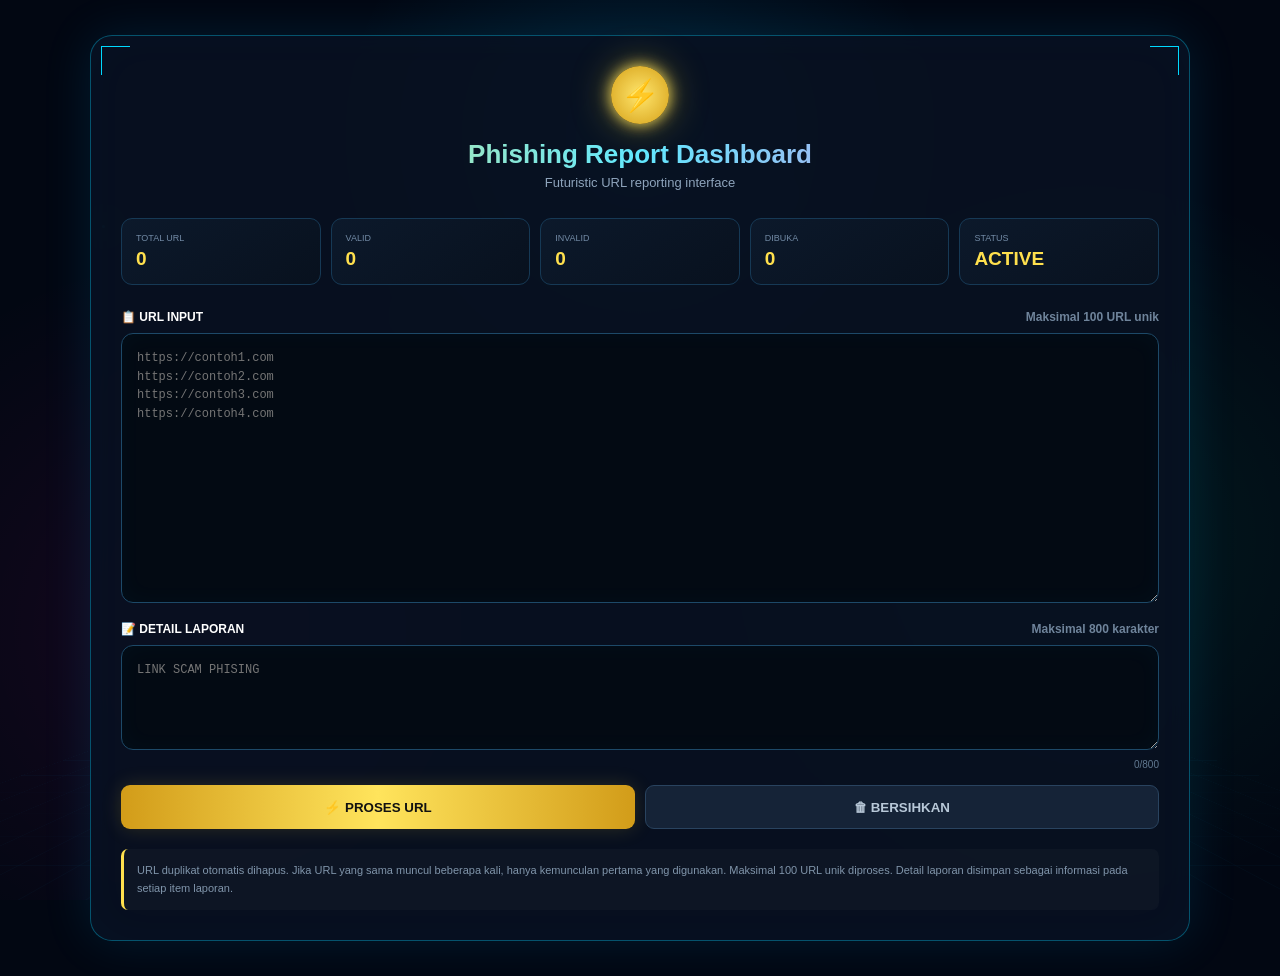
==== index(7).html @ 086d7765 "Add files via upload" ====
<!DOCTYPE html>
<html lang="id">
<head>
<meta charset="UTF-8">
<meta name="viewport" content="width=device-width,initial-scale=1.0">
<title>Phishing Report Dashboard</title>

<style>
*{box-sizing:border-box}

html,body{
  margin:0;
  min-height:100%;
  font-family:Arial,Helvetica,sans-serif;
  background:#020712;
  color:#fff;
  overflow-x:hidden;
}

body{
  position:relative;
  padding:35px 14px;
}

/* BACKGROUND */
.bg{
  position:fixed;
  inset:0;
  overflow:hidden;
  pointer-events:none;
  z-index:0;
  background:
    radial-gradient(circle at 50% 15%,rgba(0,180,255,.12),transparent 30%),
    radial-gradient(circle at 15% 70%,rgba(255,0,180,.08),transparent 30%),
    radial-gradient(circle at 85% 60%,rgba(0,255,180,.08),transparent 30%),
    #020712;
}

.grid{
  position:absolute;
  inset:0;
  opacity:.18;
  background-image:
    linear-gradient(rgba(0,180,255,.15) 1px,transparent 1px),
    linear-gradient(90deg,rgba(0,180,255,.15) 1px,transparent 1px);
  background-size:45px 45px;
  transform:perspective(500px) rotateX(55deg) scale(1.5);
  transform-origin:bottom;
}

/* PARTICLES */
.particle{
  position:absolute;
  width:3px;
  height:3px;
  border-radius:50%;
  background:currentColor;
  box-shadow:0 0 10px currentColor;
  animation:float linear infinite;
}

.p1{left:8%;top:25%;color:#00eaff;animation-duration:8s}
.p2{left:18%;top:70%;color:#ff4fd8;animation-duration:11s}
.p3{left:32%;top:35%;color:#ffe45c;animation-duration:9s}
.p4{left:47%;top:80%;color:#62ff9b;animation-duration:12s}
.p5{left:61%;top:22%;color:#7b7cff;animation-duration:10s}
.p6{left:76%;top:65%;color:#ff8a4d;animation-duration:9s}
.p7{left:90%;top:30%;color:#00eaff;animation-duration:13s}
.p8{left:70%;top:88%;color:#ff4fd8;animation-duration:8s}
.p9{left:42%;top:12%;color:#ffe45c;animation-duration:10s}
.p10{left:13%;top:48%;color:#62ff9b;animation-duration:12s}

@keyframes float{
  0%{transform:translateY(30px);opacity:0}
  20%{opacity:1}
  80%{opacity:1}
  100%{transform:translateY(-120px);opacity:0}
}

/* SHOOTING STARS */
.shooting{
  position:absolute;
  width:110px;
  height:2px;
  background:linear-gradient(90deg,transparent,#fff,transparent);
  box-shadow:0 0 12px #7cecff;
  transform:rotate(-35deg);
  animation:shoot 5s linear infinite;
  opacity:0;
}

.s1{top:18%;left:5%;animation-delay:1s}
.s2{top:40%;left:65%;animation-delay:3s}
.s3{top:65%;left:25%;animation-delay:4.5s}

@keyframes shoot{
  0%{transform:translate(0,0) rotate(-35deg);opacity:0}
  10%{opacity:1}
  25%{transform:translate(350px,200px) rotate(-35deg);opacity:0}
  100%{opacity:0}
}

/* MAIN */
.container{
  position:relative;
  z-index:2;
  width:min(1100px,100%);
  margin:auto;
  padding:30px;
  border:1px solid rgba(0,210,255,.35);
  border-radius:22px;
  background:rgba(8,18,34,.88);
  box-shadow:
    0 0 50px rgba(0,180,255,.12),
    inset 0 0 50px rgba(0,180,255,.025);
  backdrop-filter:blur(12px);
}

.container:before,
.container:after{
  content:"";
  position:absolute;
  width:28px;
  height:28px;
  border-color:#00d9ff;
  border-style:solid;
}

.container:before{
  top:10px;
  left:10px;
  border-width:1px 0 0 1px;
}

.container:after{
  top:10px;
  right:10px;
  border-width:1px 1px 0 0;
}

/* HEADER */
.header{
  text-align:center;
  margin-bottom:28px;
}

.logo{
  width:58px;
  height:58px;
  margin:auto;
  border-radius:50%;
  display:flex;
  align-items:center;
  justify-content:center;
  font-size:31px;
  background:radial-gradient(circle,#ffe66d,#d59f16);
  color:#ff674d;
  box-shadow:
    0 0 15px #ffe45c,
    0 0 40px rgba(255,210,40,.4);
  animation:pulse 2s ease-in-out infinite;
}

@keyframes pulse{
  50%{
    box-shadow:
      0 0 25px #ffe45c,
      0 0 65px rgba(255,210,40,.5);
  }
}

h1{
  margin:15px 0 5px;
  font-size:26px;
  background:linear-gradient(90deg,#ffe45c,#61e8ff,#ff70dc);
  -webkit-background-clip:text;
  color:transparent;
}

.subtitle{
  color:#8ea4bc;
  font-size:13px;
}

/* STATS */
.stats{
  display:grid;
  grid-template-columns:repeat(5,1fr);
  gap:10px;
  margin-bottom:25px;
}

.stat{
  padding:14px;
  border:1px solid #163955;
  border-radius:11px;
  background:linear-gradient(145deg,#0c192b,#08111e);
}

.stat-label{
  font-size:9px;
  color:#728aa5;
  text-transform:uppercase;
}

.stat-value{
  margin-top:5px;
  font-size:19px;
  font-weight:bold;
  color:#ffe04d;
}

/* SECTION */
.section-title{
  display:flex;
  justify-content:space-between;
  margin-bottom:9px;
  font-size:12px;
  font-weight:bold;
}

.limit{
  color:#6f849b;
}

/* INPUT */
.input-box{
  margin-bottom:15px;
}

textarea{
  width:100%;
  resize:vertical;
  border:1px solid #1d4968;
  border-radius:12px;
  background:#030a13;
  color:#e9f5ff;
  padding:15px;
  outline:none;
  font-family:Consolas,monospace;
  font-size:12px;
  line-height:1.55;
  box-shadow:inset 0 0 25px rgba(0,190,255,.03);
}

#urls{
  height:270px;
}

#detail{
  height:105px;
  min-height:80px;
  max-height:220px;
}

textarea:focus{
  border-color:#00cfff;
  box-shadow:
    0 0 15px rgba(0,210,255,.15),
    inset 0 0 25px rgba(0,190,255,.04);
}

.char-count{
  text-align:right;
  margin-top:5px;
  color:#617991;
  font-size:10px;
}

/* BUTTONS */
.actions{
  display:grid;
  grid-template-columns:1fr 1fr;
  gap:10px;
  margin-top:12px;
}

button{
  border:0;
  border-radius:9px;
  height:44px;
  cursor:pointer;
  font-weight:bold;
  transition:.2s;
}

.process{
  background:linear-gradient(90deg,#d29c19,#ffe45c,#d29c19);
  color:#111;
  box-shadow:0 0 20px rgba(255,215,60,.15);
}

.process:hover{
  transform:translateY(-2px);
  box-shadow:0 0 28px rgba(255,215,60,.3);
}

.clear{
  background:#152337;
  color:#b8c8d8;
  border:1px solid #29435f;
}

.clear:hover{
  background:#1c3049;
}

/* QUEUE */
.queue{
  margin-top:20px;
}

.item{
  display:flex;
  align-items:center;
  gap:12px;
  padding:12px;
  margin-bottom:8px;
  border:1px solid #183651;
  border-radius:10px;
  background:linear-gradient(90deg,#091525,#0c1929);
  transition:.2s;
}

.item:hover{
  border-color:#267da5;
  transform:translateX(2px);
}

.number{
  min-width:25px;
  color:#ffe04d;
  font-weight:bold;
}

.item-content{
  flex:1;
  min-width:0;
}

.url{
  overflow:hidden;
  white-space:nowrap;
  text-overflow:ellipsis;
  color:#b9cce0;
  font-family:Consolas,monospace;
  font-size:11px;
}

.detail-preview{
  margin-top:5px;
  color:#7f9bb4;
  font-size:10px;
  overflow:hidden;
  white-space:nowrap;
  text-overflow:ellipsis;
}

.open{
  min-width:125px;
  height:36px;
  background:#147bea;
  color:#fff;
}

.open:hover{
  background:#2892ff;
  box-shadow:0 0 18px rgba(20,123,234,.4);
}

.open.opened{
  background:linear-gradient(90deg,#16875a,#26c985);
  box-shadow:0 0 18px rgba(38,201,133,.25);
}

/* DUPLICATE NOTICE */
.duplicate-info{
  display:none;
  margin-top:10px;
  padding:10px 13px;
  border-radius:8px;
  border:1px solid rgba(255,210,50,.25);
  background:rgba(255,210,50,.06);
  color:#e8ca58;
  font-size:11px;
}

.duplicate-info.show{
  display:block;
}

/* NOTE */
.note{
  margin-top:20px;
  padding:13px;
  border-left:3px solid #ffe04d;
  border-radius:7px;
  background:rgba(255,255,255,.025);
  color:#8095ab;
  font-size:11px;
  line-height:1.6;
}

@media(max-width:700px){
  .container{padding:18px}
  .stats{grid-template-columns:repeat(2,1fr)}
  .stats .stat:last-child{grid-column:span 2}
  .actions{grid-template-columns:1fr}
  .item{align-items:flex-start}
  .url{
    white-space:normal;
    overflow-wrap:anywhere;
  }
  .open{min-width:105px}
}
</style>
</head>

<body>

<div class="bg">
  <div class="grid"></div>

  <div class="particle p1"></div>
  <div class="particle p2"></div>
  <div class="particle p3"></div>
  <div class="particle p4"></div>
  <div class="particle p5"></div>
  <div class="particle p6"></div>
  <div class="particle p7"></div>
  <div class="particle p8"></div>
  <div class="particle p9"></div>
  <div class="particle p10"></div>

  <div class="shooting s1"></div>
  <div class="shooting s2"></div>
  <div class="shooting s3"></div>
</div>

<div class="container">

  <div class="header">
    <div class="logo">⚡</div>
    <h1>Phishing Report Dashboard</h1>
    <div class="subtitle">
      Futuristic URL reporting interface
    </div>
  </div>

  <div class="stats">

    <div class="stat">
      <div class="stat-label">Total URL</div>
      <div class="stat-value" id="total">0</div>
    </div>

    <div class="stat">
      <div class="stat-label">Valid</div>
      <div class="stat-value" id="valid">0</div>
    </div>

    <div class="stat">
      <div class="stat-label">Invalid</div>
      <div class="stat-value" id="invalid">0</div>
    </div>

    <div class="stat">
      <div class="stat-label">Dibuka</div>
      <div class="stat-value" id="opened">0</div>
    </div>

    <div class="stat">
      <div class="stat-label">Status</div>
      <div class="stat-value">ACTIVE</div>
    </div>

  </div>

  <div class="input-box">
    <div class="section-title">
      <span>📋 URL INPUT</span>
      <span class="limit">Maksimal 100 URL unik</span>
    </div>

    <textarea
      id="urls"
      placeholder="https://contoh1.com
https://contoh2.com
https://contoh3.com
https://contoh4.com"></textarea>
  </div>

  <div class="input-box">
    <div class="section-title">
      <span>📝 DETAIL LAPORAN</span>
      <span class="limit">Maksimal 800 karakter</span>
    </div>

    <textarea
      id="detail"
      maxlength="800"
      placeholder="LINK SCAM PHISING"></textarea>

    <div class="char-count">
      <span id="detailCount">0</span>/800
    </div>
  </div>

  <div id="duplicateInfo" class="duplicate-info"></div>

  <div class="actions">
    <button class="process" id="process">
      ⚡ PROSES URL
    </button>

    <button class="clear" id="clear">
      🗑 BERSIHKAN
    </button>
  </div>

  <div class="queue" id="queue"></div>

  <div class="note">
    URL duplikat otomatis dihapus. Jika URL yang sama muncul
    beberapa kali, hanya kemunculan pertama yang digunakan.
    Maksimal 100 URL unik diproses. Detail laporan disimpan
    sebagai informasi pada setiap item laporan.
  </div>

</div>

<script>

const textarea = document.getElementById("urls");
const detailTextarea = document.getElementById("detail");
const detailCount = document.getElementById("detailCount");
const queue = document.getElementById("queue");

const totalEl = document.getElementById("total");
const validEl = document.getElementById("valid");
const invalidEl = document.getElementById("invalid");
const openedEl = document.getElementById("opened");
const duplicateInfo = document.getElementById("duplicateInfo");

let openedCount = 0;

/* Ambil URL dan buang duplikat.
   Kemunculan pertama selalu dipertahankan. */
function getUniqueUrls(){

  const seen = new Set();
  const uniqueUrls = [];

  const rawUrls = textarea.value
    .split(/\\r?\\n/)
    .map(x => x.trim())
    .filter(x => x !== "");

  rawUrls.forEach(url => {

    let normalized = url;

    try{
      const parsed = new URL(url);
      normalized = parsed.href.toLowerCase();
    }catch{
      normalized = url.toLowerCase();
    }

    if(!seen.has(normalized)){
      seen.add(normalized);
      uniqueUrls.push(url);
    }

  });

  return {
    raw: rawUrls,
    unique: uniqueUrls
  };
}

function getUrls(){
  return getUniqueUrls().unique;
}

function isValidUrl(value){

  try{
    const u = new URL(value);

    return (
      u.protocol === "http:" ||
      u.protocol === "https:"
    );

  }catch{
    return false;
  }

}

function getDetail(){
  return detailTextarea.value.trim();
}

function updateDetailCount(){
  detailCount.textContent = detailTextarea.value.length;
}

function updateStats(){

  const result = getUniqueUrls();
  const urls = result.unique;

  const valid = urls.filter(isValidUrl).length;
  const invalid = urls.length - valid;

  const duplicateCount =
    result.raw.length - result.unique.length;

  totalEl.textContent = urls.length;
  validEl.textContent = valid;
  invalidEl.textContent = invalid;
  openedEl.textContent = openedCount;

  if(duplicateCount > 0){

    duplicateInfo.classList.add("show");

    duplicateInfo.textContent =
      "♻ " + duplicateCount +
      " URL duplikat ditemukan dan otomatis dihapus. " +
      "Yang dipertahankan adalah kemunculan pertama.";

  }else{

    duplicateInfo.classList.remove("show");
    duplicateInfo.textContent = "";

  }

}

textarea.addEventListener("input", updateStats);
detailTextarea.addEventListener("input", updateDetailCount);

document.getElementById("process").addEventListener(
  "click",
  function(){

    const urls = getUrls();

    if(!urls.length){
      alert("Masukkan minimal 1 URL.");
      return;
    }

    const detail = getDetail();

    if(!detail){
      alert("Isi Detail Laporan terlebih dahulu.");
      detailTextarea.focus();
      return;
    }

    queue.innerHTML = "";
    openedCount = 0;

    updateStats();

    urls.slice(0,100).forEach(function(url,index){

      const item = document.createElement("div");
      item.className = "item";

      const number = document.createElement("div");
      number.className = "number";
      number.textContent = index + 1;

      const content = document.createElement("div");
      content.className = "item-content";

      const urlText = document.createElement("div");
      urlText.className = "url";
      urlText.title = url;
      urlText.textContent = url;

      const detailText = document.createElement("div");
      detailText.className = "detail-preview";
      detailText.title = detail;
      detailText.textContent = "Detail: " + detail;

      const open = document.createElement("button");
      open.className = "open";
      open.textContent = "BUKA LAPORAN";

      open.addEventListener("click",function(){

        if(!isValidUrl(url)){

          alert(
            "URL nomor " +
            (index + 1) +
            " tidak valid."
          );

          return;
        }

        /*
          Parameter resmi yang digunakan di sini adalah URL
          halaman yang akan dilaporkan. Detail laporan tetap
          tersedia di dashboard sebagai referensi pengguna.
        */
        const reportUrl =
          "https://safebrowsing.google.com/safebrowsing/report_phish/?hl=id&url="
          + encodeURIComponent(url);

        window.open(
          reportUrl,
          "_blank",
          "noopener,noreferrer"
        );

        if(!open.classList.contains("opened")){

          open.classList.add("opened");

          open.textContent =
            "✓ SUDAH DIBUKA";

          openedCount++;

          updateStats();

        }

      });

      content.appendChild(urlText);
      content.appendChild(detailText);

      item.appendChild(number);
      item.appendChild(content);
      item.appendChild(open);

      queue.appendChild(item);

    });

  }
);

document.getElementById("clear").addEventListener(
  "click",
  function(){

    textarea.value = "";
    detailTextarea.value = "";
    queue.innerHTML = "";

    openedCount = 0;

    updateDetailCount();
    updateStats();

  }
);

updateDetailCount();
updateStats();

</script>

</body>
</html>
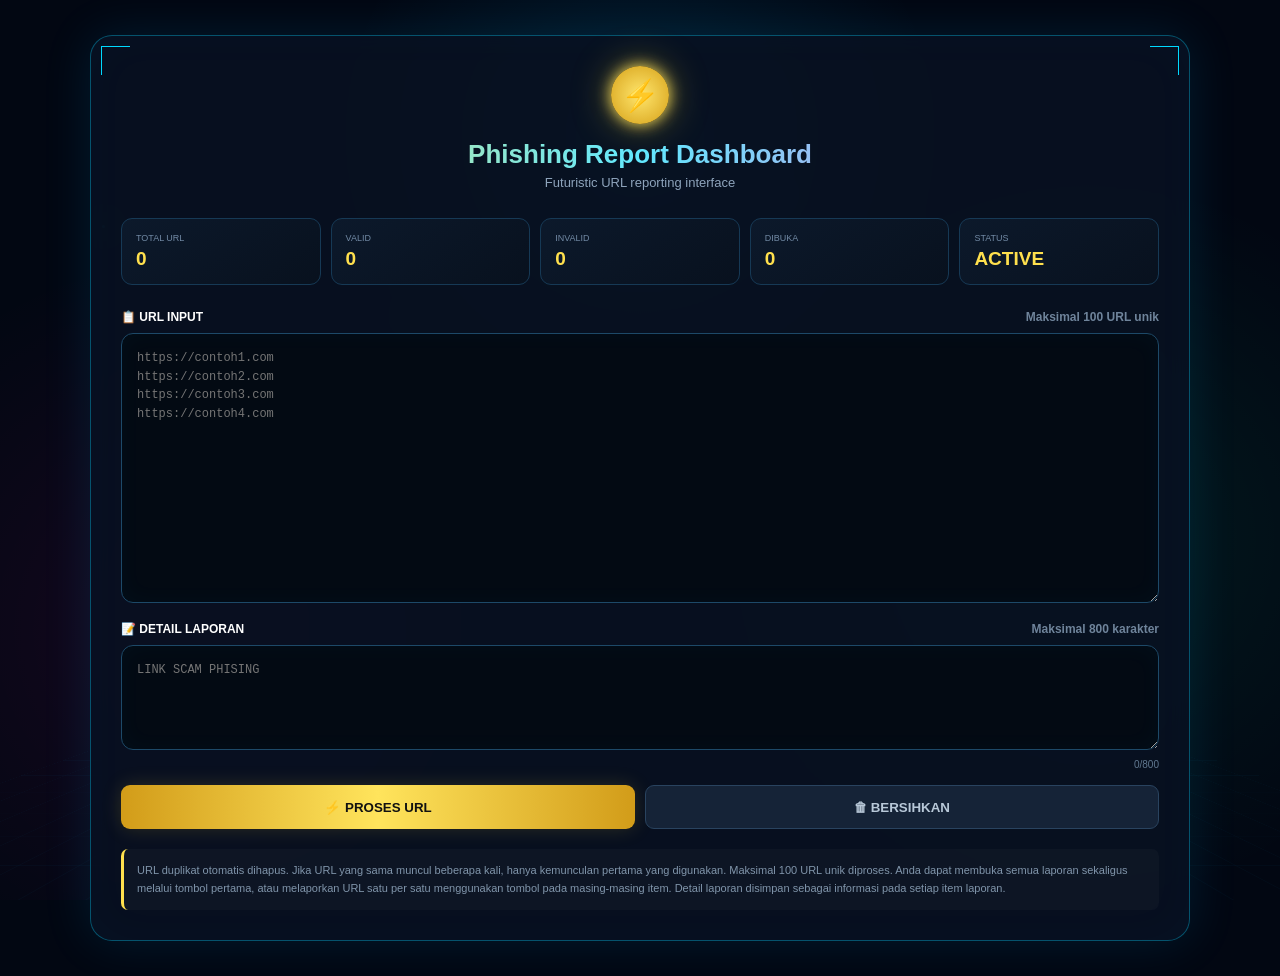
==== commit f993e225: "Update index(7).html" ====
--- a/index(7).html
+++ b/index(7).html
@@ -373,6 +373,26 @@
   box-shadow:0 0 18px rgba(38,201,133,.25);
 }
 
+/* BULK REPORT */
+.bulk-item{
+  border-color:#6d5a16;
+  background:linear-gradient(90deg,#111a25,#172033);
+}
+.open-all{
+  min-width:165px;
+  background:linear-gradient(90deg,#e0a91b,#ffe45c);
+  color:#111;
+  box-shadow:0 0 18px rgba(255,215,60,.18);
+}
+.open-all:hover{
+  background:linear-gradient(90deg,#f0b92a,#ffe97a);
+  box-shadow:0 0 24px rgba(255,215,60,.32);
+}
+.open-all.opened{
+  background:linear-gradient(90deg,#16875a,#26c985);
+  color:#fff;
+}
+
 /* DUPLICATE NOTICE */
 .duplicate-info{
   display:none;
@@ -412,6 +432,7 @@
     overflow-wrap:anywhere;
   }
   .open{min-width:105px}
+  .open-all{min-width:105px}
 }
 </style>
 </head>
@@ -523,8 +544,10 @@
   <div class="note">
     URL duplikat otomatis dihapus. Jika URL yang sama muncul
     beberapa kali, hanya kemunculan pertama yang digunakan.
-    Maksimal 100 URL unik diproses. Detail laporan disimpan
-    sebagai informasi pada setiap item laporan.
+    Maksimal 100 URL unik diproses. Anda dapat membuka semua
+    laporan sekaligus melalui tombol pertama, atau melaporkan
+    URL satu per satu menggunakan tombol pada masing-masing item.
+    Detail laporan disimpan sebagai informasi pada setiap item laporan.
   </div>
 
 </div>
@@ -669,6 +692,89 @@
 
     updateStats();
 
+    /* TOMBOL PERTAMA: BUKA SEMUA LAPORAN */
+    const bulkItem = document.createElement("div");
+    bulkItem.className = "item bulk-item";
+
+    const bulkNumber = document.createElement("div");
+    bulkNumber.className = "number";
+    bulkNumber.textContent = "ALL";
+
+    const bulkContent = document.createElement("div");
+    bulkContent.className = "item-content";
+
+    const bulkUrlText = document.createElement("div");
+    bulkUrlText.className = "url";
+    bulkUrlText.textContent = urls.length + " URL — buka semua laporan sekaligus";
+
+    const bulkDetailText = document.createElement("div");
+    bulkDetailText.className = "detail-preview";
+    bulkDetailText.textContent =
+      "Membuka Google Safe Browsing dengan seluruh URL dalam satu laporan.";
+
+    const bulkOpen = document.createElement("button");
+    bulkOpen.className = "open open-all";
+    bulkOpen.textContent = "BUKA SEMUA LAPORAN";
+
+    bulkOpen.addEventListener("click", function(){
+
+      const invalidCount = urls.filter(function(value){
+        return !isValidUrl(value);
+      }).length;
+
+      if(invalidCount > 0){
+        alert(
+          "Ada " + invalidCount +
+          " URL yang tidak valid. Perbaiki URL tersebut sebelum menggunakan BUKA SEMUA LAPORAN."
+        );
+        return;
+      }
+
+      /*
+        Semua URL digabung dengan baris baru.
+        encodeURIComponent() akan mengubah baris baru menjadi %0A,
+        sesuai format URL laporan yang diinginkan.
+      */
+      const allUrls = urls.join("\n");
+
+      const reportUrl =
+        "https://safebrowsing.google.com/safebrowsing/report_phish/?hl=id&url="
+        + encodeURIComponent(allUrls);
+
+      window.open(
+        reportUrl,
+        "_blank",
+        "noopener,noreferrer"
+      );
+
+      if(!bulkOpen.classList.contains("opened")){
+
+        bulkOpen.classList.add("opened");
+        bulkOpen.textContent = "✓ SEMUA SUDAH DIBUKA";
+
+        openedCount = urls.length;
+
+        document.querySelectorAll(".open:not(.open-all)").forEach(function(button){
+          button.classList.add("opened");
+          button.textContent = "✓ SUDAH DIBUKA";
+        });
+
+        updateStats();
+      }
+
+    });
+
+    bulkContent.appendChild(bulkUrlText);
+    bulkContent.appendChild(bulkDetailText);
+
+    bulkItem.appendChild(bulkNumber);
+    bulkItem.appendChild(bulkContent);
+    bulkItem.appendChild(bulkOpen);
+
+    queue.appendChild(bulkItem);
+
+    const individualButtons = [];
+
     urls.slice(0,100).forEach(function(url,index){
 
       const item = document.createElement("div");
@@ -694,6 +800,7 @@
       const open = document.createElement("button");
       open.className = "open";
       open.textContent = "BUKA LAPORAN";
+      individualButtons.push(open);
 
       open.addEventListener("click",function(){
 
@@ -774,4 +881,4 @@
 </script>
 
 </body>
-</html>+</html>
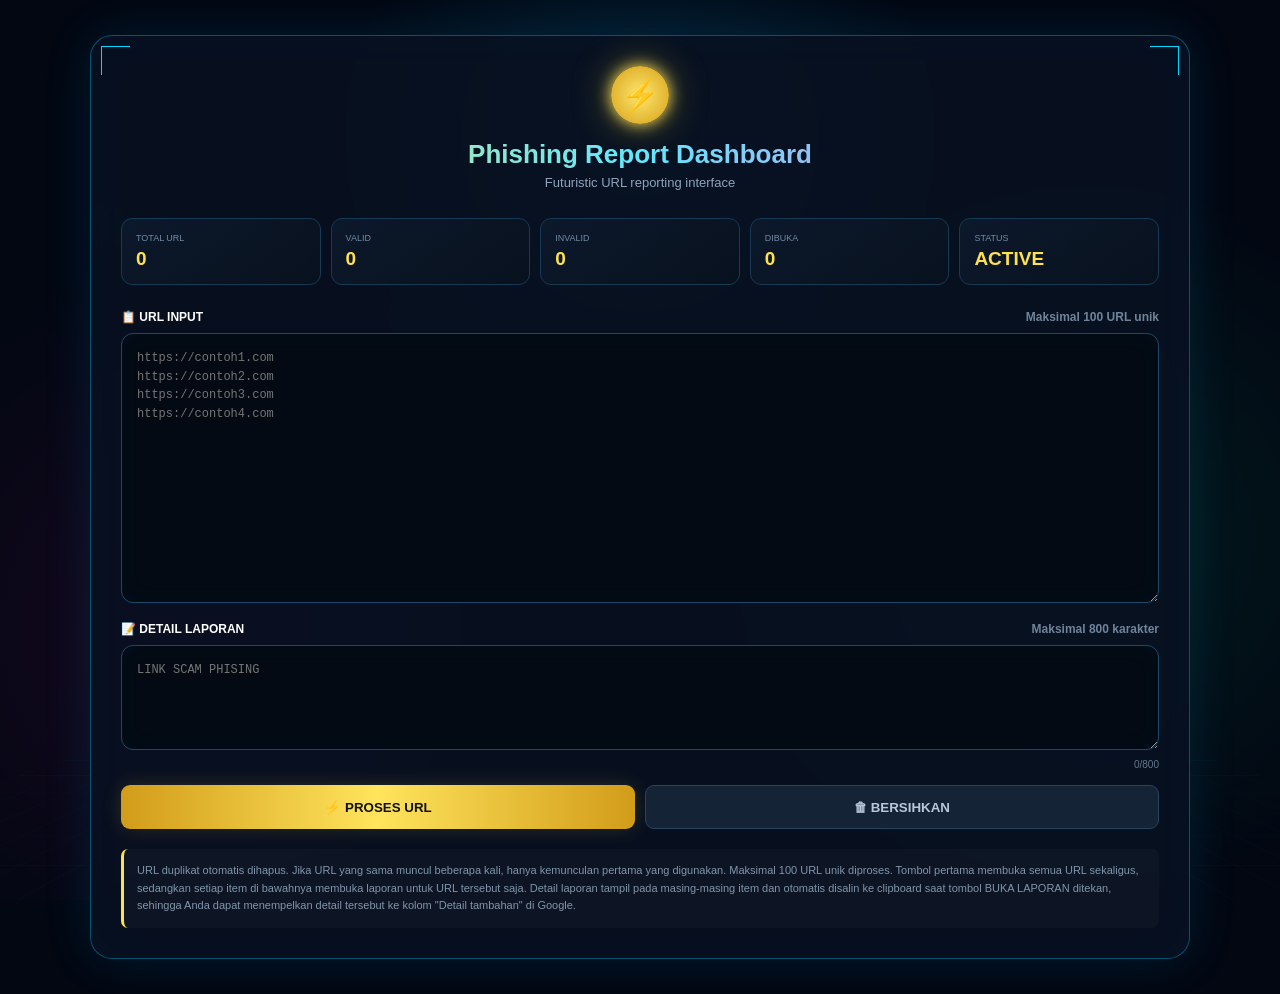
==== commit c0d79232: "Update index(7).html" ====
--- a/index(7).html
+++ b/index(7).html
@@ -356,11 +356,57 @@
   text-overflow:ellipsis;
 }
 
+.item-detail{
+  margin-top:8px;
+  padding:9px 10px;
+  border:1px solid rgba(38,125,165,.35);
+  border-radius:8px;
+  background:rgba(3,10,19,.65);
+  color:#a9bdd0;
+  font-size:10px;
+  line-height:1.5;
+  white-space:pre-wrap;
+  overflow-wrap:anywhere;
+}
+
+.item-actions{
+  display:flex;
+  align-items:center;
+  justify-content:flex-end;
+  gap:7px;
+  flex-shrink:0;
+  min-width:230px;
+}
+
+.copy-detail{
+  min-width:100px;
+  height:36px;
+  padding:0 10px;
+  background:#152337;
+  color:#b8c8d8;
+  border:1px solid #29435f;
+  font-size:10px;
+  white-space:nowrap;
+}
+
+.copy-detail:hover{
+  background:#1c3049;
+  border-color:#3c6b8f;
+}
+
+.copy-detail.copied{
+  background:#16875a;
+  color:#fff;
+  border-color:#26c985;
+}
+
 .open{
   min-width:125px;
   height:36px;
+  padding:0 12px;
   background:#147bea;
   color:#fff;
+  white-space:nowrap;
 }
 
 .open:hover{
@@ -431,7 +477,17 @@
     white-space:normal;
     overflow-wrap:anywhere;
   }
-  .open{min-width:105px}
+  .item-actions{
+    width:100%;
+    min-width:0;
+    justify-content:flex-start;
+    flex-wrap:wrap;
+    margin-top:8px;
+  }
+  .copy-detail,.open{
+    min-width:120px;
+    flex:1;
+  }
   .open-all{min-width:105px}
 }
 </style>
@@ -544,10 +600,12 @@
   <div class="note">
     URL duplikat otomatis dihapus. Jika URL yang sama muncul
     beberapa kali, hanya kemunculan pertama yang digunakan.
-    Maksimal 100 URL unik diproses. Anda dapat membuka semua
-    laporan sekaligus melalui tombol pertama, atau melaporkan
-    URL satu per satu menggunakan tombol pada masing-masing item.
-    Detail laporan disimpan sebagai informasi pada setiap item laporan.
+    Maksimal 100 URL unik diproses. Tombol pertama membuka semua
+    URL sekaligus, sedangkan setiap item di bawahnya membuka
+    laporan untuk URL tersebut saja. Detail laporan tampil pada
+    masing-masing item dan otomatis disalin ke clipboard saat
+    tombol BUKA LAPORAN ditekan, sehingga Anda dapat menempelkan
+    detail tersebut ke kolom "Detail tambahan" di Google.
   </div>
 
 </div>
@@ -773,8 +831,6 @@
 
     queue.appendChild(bulkItem);
 
-    const individualButtons = [];
-
     urls.slice(0,100).forEach(function(url,index){
 
       const item = document.createElement("div");
@@ -793,33 +849,65 @@
       urlText.textContent = url;
 
       const detailText = document.createElement("div");
-      detailText.className = "detail-preview";
-      detailText.title = detail;
-      detailText.textContent = "Detail: " + detail;
-
+      detailText.className = "item-detail";
+      detailText.textContent = detail;
+
+      content.appendChild(urlText);
+      content.appendChild(detailText);
+
+      const actions = document.createElement("div");
+      actions.className = "item-actions";
+
+      /* TOMBOL 1: SALIN DETAIL */
+      const copyDetail = document.createElement("button");
+      copyDetail.className = "copy-detail";
+      copyDetail.textContent = "SALIN DETAIL";
+
+      copyDetail.addEventListener("click", async function(){
+        try{
+          await navigator.clipboard.writeText(detail);
+          copyDetail.textContent = "✓ DETAIL DISALIN";
+          copyDetail.classList.add("copied");
+
+          setTimeout(function(){
+            copyDetail.textContent = "SALIN DETAIL";
+            copyDetail.classList.remove("copied");
+          },1800);
+
+        }catch{
+          alert(
+            "Detail tidak dapat disalin otomatis. " +
+            "Silakan salin detail dari kartu nomor " + (index + 1) + "."
+          );
+        }
+      });
+
+      /* TOMBOL 2: BUKA LAPORAN URL INI */
       const open = document.createElement("button");
       open.className = "open";
       open.textContent = "BUKA LAPORAN";
-      individualButtons.push(open);
-
-      open.addEventListener("click",function(){
+
+      open.addEventListener("click", async function(){
 
         if(!isValidUrl(url)){
-
           alert(
             "URL nomor " +
             (index + 1) +
             " tidak valid."
           );
-
           return;
         }
 
         /*
-          Parameter resmi yang digunakan di sini adalah URL
-          halaman yang akan dilaporkan. Detail laporan tetap
-          tersedia di dashboard sebagai referensi pengguna.
+          Clipboard dipakai agar setelah halaman Google terbuka,
+          pengguna dapat langsung Ctrl+V pada kolom "Detail tambahan".
+          Browser tidak mengizinkan halaman ini mengisi textarea
+          milik domain Google secara langsung karena same-origin policy.
         */
+        try{
+          await navigator.clipboard.writeText(detail);
+        }catch{}
+
         const reportUrl =
           "https://safebrowsing.google.com/safebrowsing/report_phish/?hl=id&url="
           + encodeURIComponent(url);
@@ -831,31 +919,24 @@
         );
 
         if(!open.classList.contains("opened")){
-
           open.classList.add("opened");
-
-          open.textContent =
-            "✓ SUDAH DIBUKA";
+          open.textContent = "✓ SUDAH DIBUKA";
 
           openedCount++;
-
           updateStats();
-
         }
-
       });
 
-      content.appendChild(urlText);
-      content.appendChild(detailText);
+      actions.appendChild(copyDetail);
+      actions.appendChild(open);
 
       item.appendChild(number);
       item.appendChild(content);
-      item.appendChild(open);
+      item.appendChild(actions);
 
       queue.appendChild(item);
 
     });
-
   }
 );
 
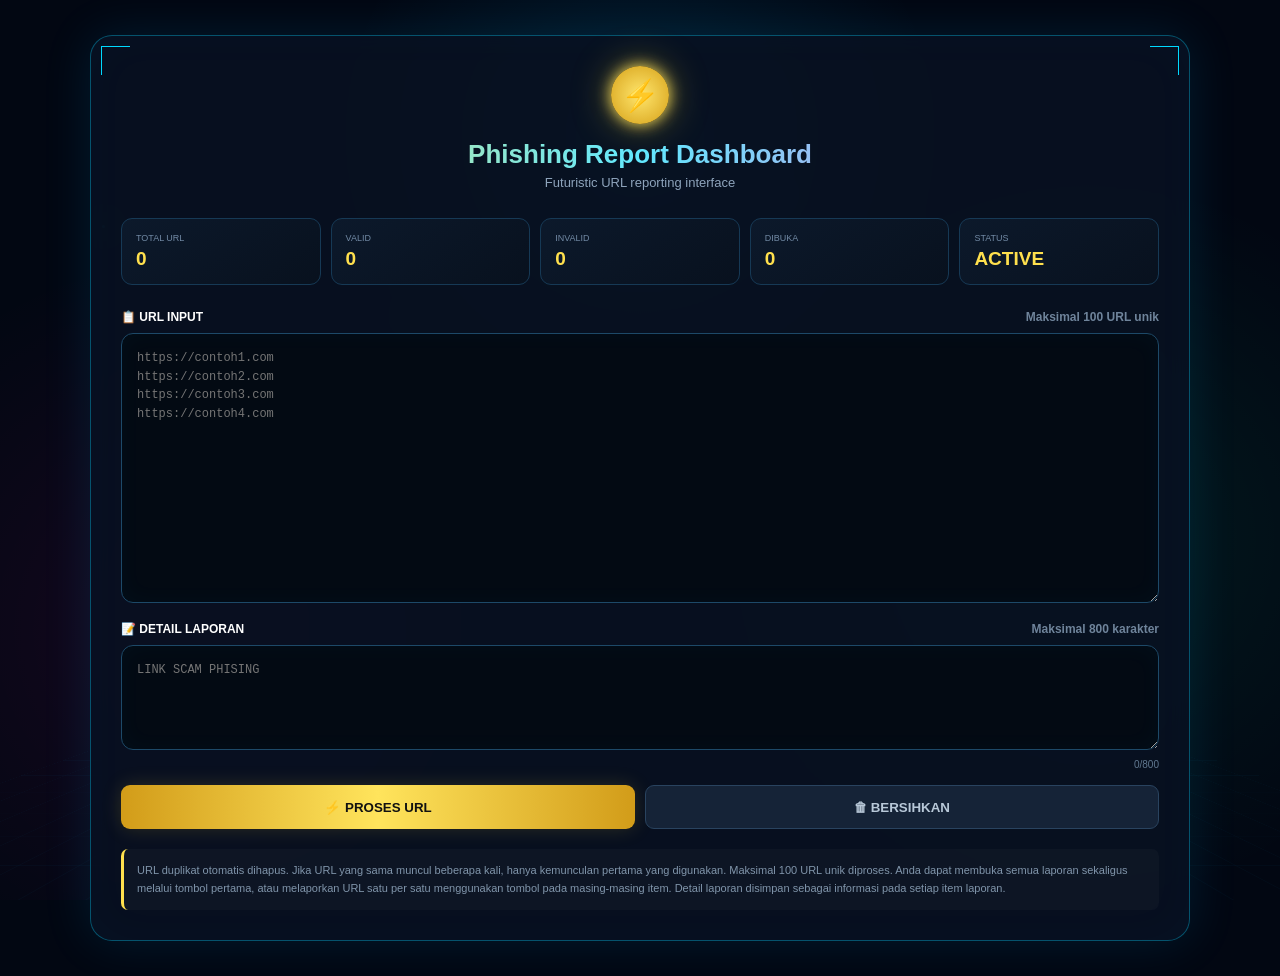
==== commit a43d4a73: "Update index(7).html" ====
--- a/index(7).html
+++ b/index(7).html
@@ -356,57 +356,11 @@
   text-overflow:ellipsis;
 }
 
-.item-detail{
-  margin-top:8px;
-  padding:9px 10px;
-  border:1px solid rgba(38,125,165,.35);
-  border-radius:8px;
-  background:rgba(3,10,19,.65);
-  color:#a9bdd0;
-  font-size:10px;
-  line-height:1.5;
-  white-space:pre-wrap;
-  overflow-wrap:anywhere;
-}
-
-.item-actions{
-  display:flex;
-  align-items:center;
-  justify-content:flex-end;
-  gap:7px;
-  flex-shrink:0;
-  min-width:230px;
-}
-
-.copy-detail{
-  min-width:100px;
-  height:36px;
-  padding:0 10px;
-  background:#152337;
-  color:#b8c8d8;
-  border:1px solid #29435f;
-  font-size:10px;
-  white-space:nowrap;
-}
-
-.copy-detail:hover{
-  background:#1c3049;
-  border-color:#3c6b8f;
-}
-
-.copy-detail.copied{
-  background:#16875a;
-  color:#fff;
-  border-color:#26c985;
-}
-
 .open{
   min-width:125px;
   height:36px;
-  padding:0 12px;
   background:#147bea;
   color:#fff;
-  white-space:nowrap;
 }
 
 .open:hover{
@@ -477,17 +431,7 @@
     white-space:normal;
     overflow-wrap:anywhere;
   }
-  .item-actions{
-    width:100%;
-    min-width:0;
-    justify-content:flex-start;
-    flex-wrap:wrap;
-    margin-top:8px;
-  }
-  .copy-detail,.open{
-    min-width:120px;
-    flex:1;
-  }
+  .open{min-width:105px}
   .open-all{min-width:105px}
 }
 </style>
@@ -600,12 +544,10 @@
   <div class="note">
     URL duplikat otomatis dihapus. Jika URL yang sama muncul
     beberapa kali, hanya kemunculan pertama yang digunakan.
-    Maksimal 100 URL unik diproses. Tombol pertama membuka semua
-    URL sekaligus, sedangkan setiap item di bawahnya membuka
-    laporan untuk URL tersebut saja. Detail laporan tampil pada
-    masing-masing item dan otomatis disalin ke clipboard saat
-    tombol BUKA LAPORAN ditekan, sehingga Anda dapat menempelkan
-    detail tersebut ke kolom "Detail tambahan" di Google.
+    Maksimal 100 URL unik diproses. Anda dapat membuka semua
+    laporan sekaligus melalui tombol pertama, atau melaporkan
+    URL satu per satu menggunakan tombol pada masing-masing item.
+    Detail laporan disimpan sebagai informasi pada setiap item laporan.
   </div>
 
 </div>
@@ -831,6 +773,8 @@
 
     queue.appendChild(bulkItem);
 
+    const individualButtons = [];
+
     urls.slice(0,100).forEach(function(url,index){
 
       const item = document.createElement("div");
@@ -849,65 +793,33 @@
       urlText.textContent = url;
 
       const detailText = document.createElement("div");
-      detailText.className = "item-detail";
-      detailText.textContent = detail;
-
-      content.appendChild(urlText);
-      content.appendChild(detailText);
-
-      const actions = document.createElement("div");
-      actions.className = "item-actions";
-
-      /* TOMBOL 1: SALIN DETAIL */
-      const copyDetail = document.createElement("button");
-      copyDetail.className = "copy-detail";
-      copyDetail.textContent = "SALIN DETAIL";
-
-      copyDetail.addEventListener("click", async function(){
-        try{
-          await navigator.clipboard.writeText(detail);
-          copyDetail.textContent = "✓ DETAIL DISALIN";
-          copyDetail.classList.add("copied");
-
-          setTimeout(function(){
-            copyDetail.textContent = "SALIN DETAIL";
-            copyDetail.classList.remove("copied");
-          },1800);
-
-        }catch{
-          alert(
-            "Detail tidak dapat disalin otomatis. " +
-            "Silakan salin detail dari kartu nomor " + (index + 1) + "."
-          );
-        }
-      });
-
-      /* TOMBOL 2: BUKA LAPORAN URL INI */
+      detailText.className = "detail-preview";
+      detailText.title = detail;
+      detailText.textContent = "Detail: " + detail;
+
       const open = document.createElement("button");
       open.className = "open";
       open.textContent = "BUKA LAPORAN";
-
-      open.addEventListener("click", async function(){
+      individualButtons.push(open);
+
+      open.addEventListener("click",function(){
 
         if(!isValidUrl(url)){
+
           alert(
             "URL nomor " +
             (index + 1) +
             " tidak valid."
           );
+
           return;
         }
 
         /*
-          Clipboard dipakai agar setelah halaman Google terbuka,
-          pengguna dapat langsung Ctrl+V pada kolom "Detail tambahan".
-          Browser tidak mengizinkan halaman ini mengisi textarea
-          milik domain Google secara langsung karena same-origin policy.
+          Parameter resmi yang digunakan di sini adalah URL
+          halaman yang akan dilaporkan. Detail laporan tetap
+          tersedia di dashboard sebagai referensi pengguna.
         */
-        try{
-          await navigator.clipboard.writeText(detail);
-        }catch{}
-
         const reportUrl =
           "https://safebrowsing.google.com/safebrowsing/report_phish/?hl=id&url="
           + encodeURIComponent(url);
@@ -919,24 +831,31 @@
         );
 
         if(!open.classList.contains("opened")){
+
           open.classList.add("opened");
-          open.textContent = "✓ SUDAH DIBUKA";
+
+          open.textContent =
+            "✓ SUDAH DIBUKA";
 
           openedCount++;
+
           updateStats();
+
         }
+
       });
 
-      actions.appendChild(copyDetail);
-      actions.appendChild(open);
+      content.appendChild(urlText);
+      content.appendChild(detailText);
 
       item.appendChild(number);
       item.appendChild(content);
-      item.appendChild(actions);
+      item.appendChild(open);
 
       queue.appendChild(item);
 
     });
+
   }
 );
 
